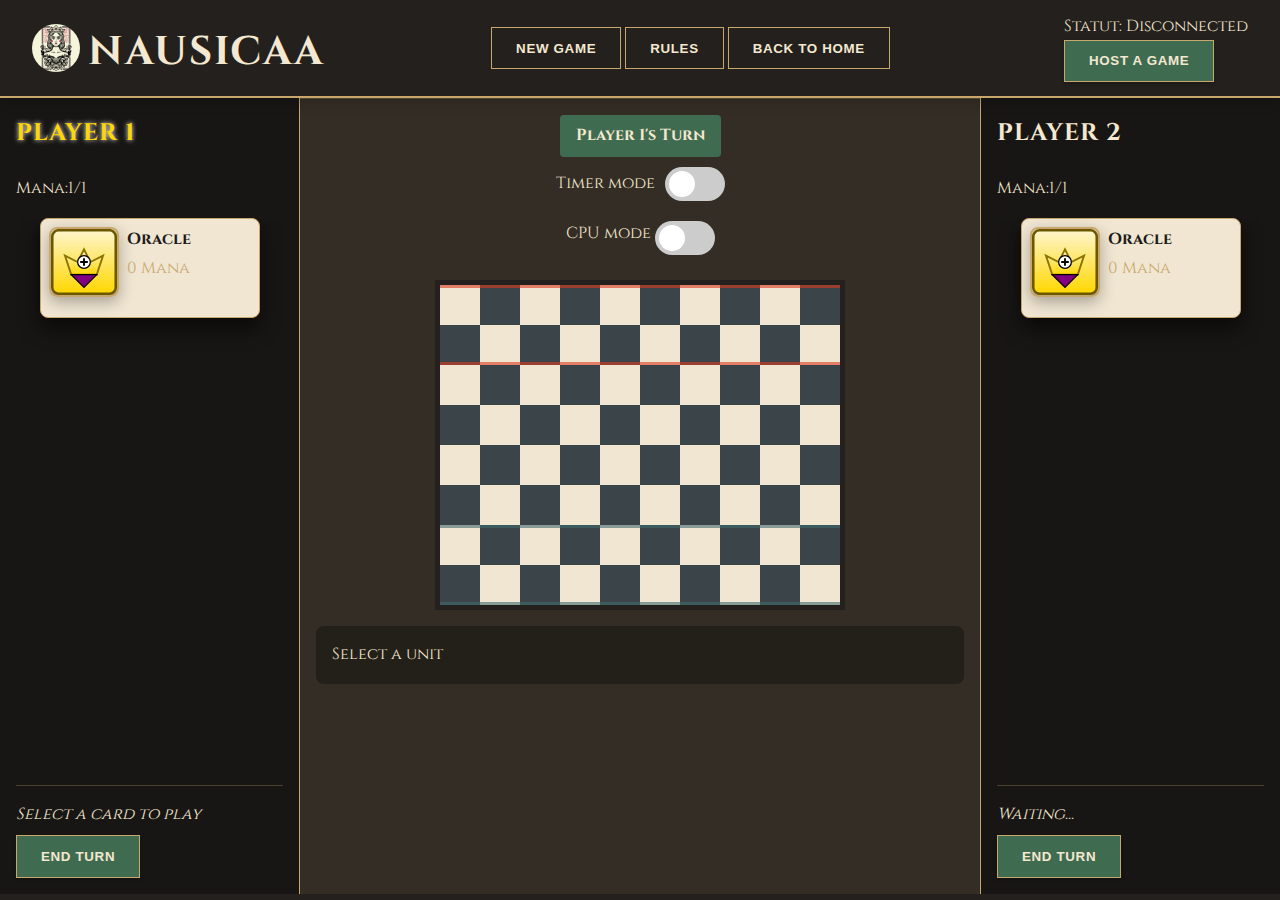
==== app.html @ 9b195cb6 "CPU Concept: Finalized CPU mode implementation" ====
<!DOCTYPE html>
<html lang="fr">
<head>
    <meta charset="UTF-8">
    <meta name="viewport" content="width=device-width, initial-scale=1.0">
    <title data-i18n="app-title">Nausicaa - Jeu de Plateau</title>
    <link rel="stylesheet" href="/css/style.css">
    <link rel="stylesheet" href="/css/game.css">
    <link rel="stylesheet" href="/css/app.css">
    <link rel="preconnect" href="https://fonts.googleapis.com">
    <link rel="preconnect" href="https://fonts.gstatic.com" crossorigin>
    <link href="https://fonts.googleapis.com/css2?family=Cinzel:wght@400;700&family=Raleway:wght@300;400;600&display=swap" rel="stylesheet">

    <link rel="icon" type="image/png" href="/assets/icon-mini.png">

    <!-- Open Graph / Facebook -->
    <meta property="og:title" content="Nausicaa - Partie en cours" data-i18n="og-app-title">
    <meta property="og:description" content="Quelqu'un vous a demandé de jouer avec lui." data-i18n="og-app-description">
    <meta property="og:url" content="https://nausicaa-game.com">
    <meta property="og:type" content="website">

    <!-- Twitter -->
    <meta name="twitter:title" content="Nausicaa - Partie en cours" data-i18n="twitter-app-title">
    <meta name="twitter:description" content="Quelqu'un vous a demandé de jouer avec lui." data-i18n="twitter-app-description">
</head>
<body class="game-page">
    <div class="overlay"></div>
    <header class="game-header retracted">
        <div style="display: flex; flex-direction: row; position: relative; top: 16px;">
            <div class="logo" style="
                background: url('./assets/icon.png'),beige;
                width: 48px;    
                height: 48px;
                background-size: contain;
                border-radius: 50%;
            ">
            </div>
            <h1 style="
                position: relative;
                left: 8px;
                top: -4px;
            ">Nausicaa</h1>
        </div>
        <button class="header-toggle-button" id="header-toggle-button">☰</button>
        <div class="game-controls">
            <button id="reset-game" class="btn secondary" data-i18n="new-game">Nouvelle partie</button>
            <button id="rules-toggle" class="btn secondary" data-i18n="rules">Règles</button>
            <button onclick='location.href="/"' class="btn secondary" data-i18n="back-home">Retour à l'accueil</button>
            <div class="language-selector" style="display:none">
                <select id="language-selector" onchange="changeLanguage(this.value)">
                    <option value="fr" selected>Français</option>
                    <option value="en">English</option>
                    <!-- Ajoutez d'autres langues au besoin -->
                </select>
            </div>
        </div>
    </header>

    <main class="game-container">
        <aside class="player-area player-one">
            <div class="player-info">
                <h3 data-i18n="player-1">Joueur 1</h3>
                <div class="mana-container">
                    <div class="mana-label" data-i18n="mana">Mana: </div>
                    <div class="mana-crystals" id="player-one-mana">1/1</div>
                </div>
            </div>
            
            <div class="hand-container">
                <h4 data-i18n="your-hand">Votre main</h4>
                <div class="hand" id="player-one-hand">
                    <!-- Cards will be dynamically added here -->
                </div>
            </div>
            
            <div class="action-panel">
                <div class="current-action" id="player-one-action" data-i18n="select-unit">Sélectionnez une unité</div>
                <button id="end-turn-one" class="btn primary" data-i18n="end-turn">Terminer le tour</button>
            </div>
        </aside>
        
        <section class="board-container">
            <div class="turn-indicator" id="turn-indicator" data-i18n="player-1-turn">Tour du Joueur 1</div>
            
            <div class="options">
                <div class="timer">
                    Timer mode
                    <label class="switch">
                        <input type="checkbox" id="timerMode">
                        <span class="slider round"></span>
                    </label>
                </div>
                <div class="cpu-mode">
                    CPU mode
                    <label class="switch">
                        <input type="checkbox" id="cpuMode">
                        <span class="slider round"></span>
                    </label>
                </div>
                <div id="timer-display" style="display: none; width:200px; text-align: center;">15</div>
            </div>
            <br>
            <div class="game-board" id="game-board">
                <!-- The 10x8 board will be generated here by JavaScript -->
            </div>
            
            <div class="unit-info" id="unit-info">
                <h4 data-i18n="unit-info">Information sur l'unité</h4>
                <div class="unit-details" data-i18n="select-unit-details">Sélectionnez une unité pour voir ses détails</div>
            </div>
        </section>
        
        <aside class="player-area player-two">
            <div class="player-info">
                <h3 data-i18n="player-2">Joueur 2</h3>
                <div class="mana-container">
                    <div class="mana-label" data-i18n="mana">Mana: </div>
                    <div class="mana-crystals" id="player-two-mana">1/1</div>
                </div>
            </div>
            
            <div class="hand-container">
                <h4 data-i18n="opponent-hand">Main adverse</h4>
                <div class="hand" id="player-two-hand">
                    <!-- Cards will be dynamically added here -->
                </div>
            </div>
            
            <div class="action-panel">
                <div class="current-action" id="player-two-action" data-i18n="waiting">En attente...</div>
                <button id="end-turn-two" class="btn primary" disabled data-i18n="end-turn">Terminer le tour</button>
            </div>
        </aside>
    </main>
    
    <div class="rules-panel" id="rules-panel">
        <div class="rules-content">
            <h2 data-i18n="quick-rules">Règles Rapides</h2>
            <button id="close-rules" class="close-btn">×</button>
            
            <div class="rules-section">
                <h3 data-i18n="objective">Objectif</h3>
                <p data-i18n="objective-desc">Éliminer l'Oracle adverse pour gagner la partie.</p>
            </div>
            
            <div class="rules-section">
                <h3 data-i18n="mana">Mana</h3>
                <p data-i18n="mana-rules-desc">Commence à 1, augmente de 1 chaque tour (max. 6). Utilisé pour invoquer des unités, attaquer et utiliser des capacités.</p>
            </div>
            
            <div class="rules-section">
                <h3 data-i18n="actions">Actions</h3>
                <ul>
                    <li data-i18n="action-summon"><strong>Invoquer:</strong> Placez des unités dans votre zone de déploiement (2 rangées).</li>
                    <li data-i18n="action-move"><strong>Déplacer:</strong> 1 case gratuitement par tour selon le mouvement de l'unité.</li>
                    <li data-i18n="action-dash"><strong>Dash:</strong> 1 mana pour un mouvement supplémentaire (pas d'attaque ce tour).</li>
                    <li data-i18n="action-attack"><strong>Attaquer:</strong> 1 mana par attaque, selon la portée de l'unité.</li>
                </ul>
            </div>
            
            <div class="rules-section">
                <h3 data-i18n="restrictions">Restrictions</h3>
                <p data-i18n="restrictions-desc">Les unités fraîchement invoquées ne peuvent ni se déplacer ni attaquer ce tour.</p>
            </div>
            
            <div class="rules-section">
                <h3 data-i18n="units">Unités</h3>
                <p data-i18n="units-rules-desc">Les unités ont chacun leurs particularités. Vous pouvez les consulter en cliquant <a style="color: rgb(0, 132, 255); text-decoration: underline;" href="https://lumiantis.com/#units-types" target="_blank">ici</a></p>
            </div>
            
        </div>
    </div>

    <div class="chat-toggle" id="chat-toggle" style="display: none;">
         💬<span class="notification-badge" id="chat-notification-badge"></span>
    </div>

    <div class="chat-container hidden" id="chat-container">
        <div id="chat-messages" class="chat-messages"></div>
        <div class="chat-input-area">
            <input type="text" id="chat-input" autocomplete="off" placeholder="Entrez votre message..." data-i18n="chat-placeholder">
            <button id="chat-send" class="btn primary" data-i18n="send">Send</button>
        </div>
    </div>

    <script src="/js/p2p-connection.js"></script>
    <script src="/js/main.js"></script>
    <script src="/js/songManager.js"></script>
    
    <script src="/js/translations.js"></script>
    <script src="/js/cpu.js"></script>
    <script src="/js/game.js"></script>
    <script src="/js/app.js"></script>
</body>
</html>
---- css/style.css ----
:root {
    --primary-color: #3f6c51;    
    --secondary-color: #2a4b38;  
    --accent-color: #c9a66b;     
    --highlight-color: #b36a5e;  
    --text-dark: #2c2417;        
    --text-light: #f5e8d0;       
    --background-light: #f0e6d2; 
    --background-dark: #23201d;  
    --border-ornate: 2px solid var(--accent-color);
}

::-webkit-scrollbar {
    width: 12px; 
}

::-webkit-scrollbar-track {
    background: var(--background-dark); 
}

::-webkit-scrollbar-thumb {
    background-color: var(--accent-color); 
    border-radius: 6px; 
    border: 3px solid var(--background-dark); 
}

::-webkit-scrollbar-thumb:hover {
    background-color: var(--primary-color); 
}

* {
    margin: 0;
    padding: 0;
    box-sizing: border-box;
}

body {
    font-family: 'Cinzel', 'Times New Roman', serif;
    color: var(--text-dark);
    background-color: var(--background-light);
    line-height: 1.6;
}

p {
    font-family: 'Raleway', sans-serif;
}

h1, h2, h3 {
    font-family: 'Cinzel', serif;
    margin-bottom: 1rem;
    letter-spacing: 0.05em;
    text-transform: uppercase;
}

h1 {
    font-size: 2.5rem;
}

h2 {
    font-size: 2rem;
    text-align: center;
    margin-bottom: 2rem;
    position: relative;
}

h2::after {
    content: "";
    display: block;
    width: 100px;
    height: 3px;
    background: var(--accent-color);
    margin: 0.8rem auto;
}

h3 {
    font-size: 1.5rem;
}

a {
    text-decoration: none;
    color: inherit;
}

header {
    background-color: var(--background-dark);
    color: var(--text-light);
    padding: 1rem 2rem;
    display: flex;
    justify-content: space-between;
    align-items: center;
    position: sticky;
    top: 0;
    z-index: 100;
    border-bottom: var(--border-ornate);
    box-shadow: 0 4px 12px rgba(0, 0, 0, 0.2);
}

.logo-container h1 {
    margin-bottom: 0;
    text-shadow: 0 2px 4px rgba(0, 0, 0, 0.3);
}

.tagline {
    font-size: 0.9rem;
    font-style: italic;
    opacity: 0.8;
}

nav ul {
    display: flex;
    list-style: none;
    gap: 1.5rem;
}

nav a {
    font-weight: 600;
    transition: color 0.3s ease;
    position: relative;
    text-transform: uppercase;
    font-size: 0.9rem;
    letter-spacing: 0.05em;
}

nav a:hover, nav a.active {
    color: var(--accent-color);
}

nav a.active::after {
    content: "";
    position: absolute;
    bottom: -5px;
    left: 50%;
    transform: translateX(-50%);
    width: 70%;
    height: 2px;
    background-color: var(--accent-color);
}

.btn {
    display: inline-block;
    padding: 0.8rem 1.5rem;
    border-radius: 0;
    font-weight: 600;
    transition: all 0.3s ease;
    cursor: pointer;
    text-transform: uppercase;
    letter-spacing: 0.05em;
    border: 1px solid transparent;
}

.btn.primary {
    background-color: var(--primary-color);
    color: var(--text-light);
    box-shadow: 0 2px 4px rgba(0, 0, 0, 0.2);
    border: 1px solid var(--accent-color);
}

.btn.secondary {
    background-color: transparent;
    color: var(--text-light);
    border: 1px solid var(--accent-color);
}

.btn.primary:hover {
    background-color: var(--secondary-color);
    transform: translateY(-2px);
    box-shadow: 0 4px 8px rgba(0, 0, 0, 0.3);
}

.btn.secondary:hover {
    background-color: rgba(201, 166, 107, 0.2);
    transform: translateY(-2px);
}

#hero {
    height: 85vh;
    background: linear-gradient(rgba(0, 0, 0, 0.6), rgba(0, 0, 0, 0.6));

    background-size: cover;
    background-position: center;
    color: var(--text-light);
    display: flex;
    align-items: center;
    padding: 0 10%;
    position: relative;
    overflow: hidden;
    box-shadow: 0 5px 15px rgba(0, 0, 0, 0.3);
}

.hero-content {
    max-width: 600px;
    z-index: 2;
}

.hero-content h2 {
    font-size: 3rem;
    margin-bottom: 1rem;
    text-align: left;
    text-shadow: 0 3px 6px rgba(0, 0, 0, 0.4);
    border-left: 4px solid var(--accent-color);
    padding-left: 1rem;
}

.hero-content h2::after {
    display: none;
}

.hero-content p {
    text-shadow: 0 2px 4px rgba(0, 0, 0, 0.3);
    font-size: 1.2rem;
}

.cta-buttons {
    display: flex;
    gap: 1rem;
    margin-top: 2rem;
}

.hero-cards {
    position: absolute;
    right: 10%;
    display: flex;
}

.card {
    width: 220px;
    height: 320px;
    background-size: cover;
    border-radius: 8px;
    box-shadow: 0 10px 20px rgba(0, 0, 0, 0.6);
    transition: transform 0.3s ease, box-shadow 0.3s ease;
    border: 3px solid var(--accent-color);
}

.hero-cards .card {
    position: absolute;
}

.hero-cards .card1 {
    background-image: url('../assets/cards/card1.jpg');
    transform: rotate(-10deg) translateX(-40px);
    z-index: 3;
}

.hero-cards .card2 {
    background-image: url('../assets/cards/card2.jpg');
    transform: rotate(5deg);
    z-index: 2;
}

.hero-cards .card3 {
    background-image: url('../assets/cards/card3.jpg');
    transform: rotate(20deg) translateX(40px);
    z-index: 1;
}

.hero-cards:hover .card1 {
    transform: rotate(-15deg) translateX(-60px) translateY(-10px);
    box-shadow: -10px 10px 20px rgba(0, 0, 0, 0.7);
}

.hero-cards:hover .card2 {
    transform: rotate(0) translateY(-15px);
    box-shadow: 0 15px 20px rgba(0, 0, 0, 0.7);
}

.hero-cards:hover .card3 {
    transform: rotate(25deg) translateX(60px) translateY(-10px);
    box-shadow: 10px 10px 20px rgba(0, 0, 0, 0.7);
}

section {
    padding: 5rem 10%;
    border-top: 1px solid rgba(201, 166, 107, 0.3);
    position: relative;
}

section:nth-child(even) {
    background-color: rgba(201, 166, 107, 0.1);
}

.presentation-container {
    display: flex;
    gap: 4rem;
    align-items: center;
}

.presentation-text, .presentation-image {
    flex: 1;
}

.presentation-image img {
    width: 100%;
    border-radius: 0;
    box-shadow: 0 5px 15px rgba(0, 0, 0, 0.3);
    border: var(--border-ornate);
}

.cards-container {
    display: grid;
    grid-template-columns: repeat(auto-fit, minmax(220px, 1fr));
    gap: 2rem;
    margin-bottom: 3rem;
}

.card-preview {
    text-align: center;
    transition: transform 0.3s ease, box-shadow 0.3s ease;
}

.card-preview:hover {
    transform: translateY(-10px);
    box-shadow: 0 10px 20px rgba(0, 0, 0, 0.2);
}

.card-image {
    height: 320px;
    margin-bottom: 1rem;
    border-radius: 8px;
    overflow: hidden;
    box-shadow: 0 5px 15px rgba(0, 0, 0, 0.3);
    border: var(--border-ornate);
}

.card-image img {
    width: 100%;
    height: 100%;
    object-fit: cover;
    transition: transform 0.3s ease;
}

.card-preview:hover .card-image img {
    transform: scale(1.05);
}

.card-preview h3 {
    color: var(--secondary-color);
}

.card-preview p {
    color: #666;
    font-size: 0.9rem;
    font-style: italic;
}

.cta-center {
    text-align: center;
    margin-top: 2rem;
}

.steps {
    display: grid;
    grid-template-columns: repeat(auto-fit, minmax(250px, 1fr));
    gap: 2rem;
}

.step {
    text-align: center;
    padding: 2rem;
    background-color: var(--background-light);
    border-radius: 0;
    box-shadow: 0 5px 15px rgba(0, 0, 0, 0.1);
    border: var(--border-ornate);
    transition: transform 0.3s ease;
}

.step:hover {
    transform: translateY(-5px);
}

.step-icon {
    width: 60px;
    height: 60px;
    background-color: var(--accent-color);
    color: var(--text-dark);
    border-radius: 50%;
    display: flex;
    justify-content: center;
    align-items: center;
    font-size: 1.5rem;
    margin: 0 auto 1.5rem;
    border: 2px solid var(--secondary-color);
    font-family: 'Cinzel', serif;
}

#newsletter {
    background: linear-gradient(rgba(0, 0, 0, 0.7), rgba(0, 0, 0, 0.7)), url('https://images.unsplash.com/photo-1519791883288-dc8bd696e667?ixlib=rb-4.0.3&auto=format&fit=crop&w=1950&q=80');
    background-size: cover;
    background-position: center;
    color: var(--text-light);
    text-align: center;
}

.newsletter-container {
    max-width: 600px;
    margin: 0 auto;
    padding: 2rem;
    background-color: rgba(35, 32, 29, 0.8);
    border: var(--border-ornate);
}

.newsletter-form {
    display: flex;
    gap: 1rem;
    margin-top: 2rem;
}

.newsletter-form input {
    flex: 1;
    padding: 0.8rem;
    border: 1px solid var(--accent-color);
    background-color: rgba(245, 232, 208, 0.9);
    border-radius: 0;
    font-family: 'Raleway', sans-serif;
    color: var(--text-dark);
}

footer {
    background-color: var(--background-dark);
    color: var(--text-light);
    padding: 4rem 10% 1rem;
    border-top: var(--border-ornate);
}

.footer-content {
    display: flex;
    flex-wrap: wrap;
    gap: 3rem;
    margin-bottom: 3rem;
}

.footer-logo {
    flex: 1;
    min-width: 200px;
}

.footer-logo h2 {
    text-align: left;
}

.footer-logo h2::after {
    margin: 0.8rem 0;
}

.footer-links {
    flex: 2;
    display: flex;
    gap: 2rem;
}

.footer-column {
    flex: 1;
}

.footer-column h3 {
    color: var(--accent-color);
    font-size: 1.2rem;
}

.footer-column ul {
    list-style: none;
}

.footer-column li {
    margin-bottom: 0.5rem;
}

.footer-column a {
    transition: color 0.3s ease;
    position: relative;
    padding-left: 0.8rem;
}

.footer-column a::before {
    content: "•";
    position: absolute;
    left: 0;
    color: var(--accent-color);
}

.footer-column a:hover {
    color: var(--accent-color);
}

.social-links {
    flex: 1;
    display: flex;
    gap: 1rem;

    flex-direction: column;
}

.social-icon {
    background-color: rgba(201, 166, 107, 0.2);
    padding: 0.5rem 1rem;
    border-radius: 0;
    transition: all 0.3s ease;
    border: 1px solid var(--accent-color);
}

.social-icon:hover {
    background-color: var(--accent-color);
    color: var(--background-dark);
    transform: translateY(-2px);
}

.copyright {
    text-align: center;
    padding-top: 1.5rem;
    border-top: 1px solid rgba(201, 166, 107, 0.3);
    font-size: 0.9rem;
}

.units-container {
    display: grid;
    grid-template-columns: repeat(auto-fit, minmax(250px, 1fr));
    gap: 2rem;
    margin: 2rem 0;
}

.unit-card {
    background-color: var(--background-light);
    padding: 1.5rem;
    border: var(--border-ornate);
    box-shadow: 0 5px 15px rgba(0, 0, 0, 0.2);
    text-align: center;
    transition: transform 0.3s ease;
}

.unit-card:hover {
    transform: translateY(-10px);
}

.unit-image {
    margin-bottom: 1.5rem;
    overflow: hidden;
}

.unit-image img {
    width: 100%;
    border: 1px solid var(--accent-color);
    transition: transform 0.5s ease;
}

.unit-card:hover .unit-image img {
    transform: scale(1.05);
}

.unit-card h3 {
    color: var(--secondary-color);
    margin-bottom: 0.5rem;
}

.unit-card p {
    font-style: italic;
    color: #666;
}

.gameplay-details {
    margin-top: 4rem;
    padding: 2rem;
    background-color: rgba(201, 166, 107, 0.1);
    border: var(--border-ornate);
}

.gameplay-details h3 {
    text-align: center;
    margin-bottom: 2rem;
}

.gameplay-container {
    display: flex;
    gap: 3rem;
    align-items: center;
}

.gameplay-image, .gameplay-text {
    flex: 1;
}

.gameplay-image img {
    width: 100%;
    border: var(--border-ornate);
    box-shadow: 0 5px 15px rgba(0, 0, 0, 0.3);
}

.unit-spawn-animation {
    animation: unitSpawn 0.5s ease-in-out;
}

/* Pour votre fichier CSS (style.css) */
.language-selector {
    margin-left: 20px;
}

.language-selector select {
    background-color: transparent;
    border: 1px solid var(--accent-color);
    color: var(--text-color);
    padding: 5px 10px;
    border-radius: 4px;
    cursor: pointer;
    font-family: 'Raleway', sans-serif;
    font-size: 0.9rem;
}

.language-selector select:focus {
    outline: none;
    border-color: var(--primary-color);
}


.language-selector select option {
    background-color: var(--background-dark);
    color: var(--text-color);
}

@keyframes unitSpawn {
    0% {
        transform: scale(2);
        opacity: 0;
    }
    100% {
        transform: scale(1);
        opacity: 1;
    }
}

@media (max-width: 992px) {
    .hero-cards {
        display: none;
    }

    .presentation-container {
        flex-direction: column;
    }

    .footer-content {
        flex-direction: column;
        gap: 2rem;
    }

    #hero {
        padding: 0 5%; 
        height: auto; 
        min-height: 60vh; 
        align-items: center;
        justify-content: center; 
    }

    .hero-content {
        max-width: 100%; 
        text-align: center; 
    }

    .hero-content h2 {
        font-size: 2rem; 
        text-align: center; 
        border-left: none; 
        padding-left: 0; 
    }

    .hero-content p {
        font-size: 1rem; 
    }

    .cta-buttons {
        justify-content: center; 
    }
}

@media (max-width: 768px) {
    header {
        flex-direction: column;
        gap: 1rem;
    }

    nav ul {
        gap: 1rem;
        flex-wrap: wrap;
        justify-content: center;
    }

    .newsletter-form {
        flex-direction: column;
    }

    .footer-links {
        flex-direction: column;
    }

    .gameplay-container {
        flex-direction: column;
    }
}
---- css/game.css ----
:root {
  --primary-color: #3F6C51;    
  --secondary-color: #3A4449;  
  --highlight-color: #B36A5E;  
  --accent-color: #C9A66B;     
  --text-dark: #1C1A19;        
}

* {
  user-select: none;
}

.health-indicator {
  position: absolute;
  bottom: -5px;
  right: -5px;
  width: 20px;
  height: 20px;
  background-color: var(--highlight-color);
  border-radius: 50%;
  display: flex;
  justify-content: center;
  align-items: center;
  font-size: 12px;
  font-weight: bold;
  color: white;
  border: 1px solid white;
}

.unit-move-animation {
  transition: transform 0.3s ease-in-out; 
  transform: translate(0, 0); 
}

.status-tag {
  display: inline-block;
  padding: 2px 6px;
  margin-right: 5px;
  margin-top: 4px;
  border-radius: 10px;
  font-size: 0.8rem;
  background-color: var(--primary-color);
  color: white;
}

.empty-hand-message {
  padding: 1rem;
  text-align: center;
  font-style: italic;
  color: rgba(255, 255, 255, 0.6);
}

.unit-info-name {
  font-weight: bold;
  font-size: 1.2rem;
  margin-bottom: 0.3rem;
}

.unit-info-health {
  color: var(--highlight-color);
  margin-bottom: 0.5rem;
}

.unit-info-desc {
  margin-bottom: 0.8rem;
  font-size: 0.9rem;
  line-height: 1.4;
}

.unit-status {
  display: flex;
  flex-wrap: wrap;
}

.game-page {
    background-color: var(--background-dark);
    color: var(--text-light);
}

.game-header {
    display: flex;
    justify-content: space-between;
    align-items: center;
    padding: 0.5rem 2rem;
    background-color: var(--background-dark);
    border-bottom: var(--border-ornate);
}

.game-container {
    display: flex;
    height: calc(100vh - 104px);
}

.player-area {
    width: 300px;
    background-color: rgba(0,0,0,0.3);
    padding: 1rem;
    display: flex;
    flex-direction: column;
    border-right: 1px solid var(--accent-color);
}

.player-area.player-two {
    border-right: none;
    border-left: 1px solid var(--accent-color);
}

.board-container {
    flex: 1;
    display: flex;
    flex-direction: column;
    align-items: center;
    padding: 1rem;
    position: relative;
}

.turn-indicator {
    padding: 0.5rem 1rem;
    background-color: var(--primary-color);
    border-radius: 4px;
    /* margin-bottom: 1rem; */
    font-weight: bold;
}

.game-board {
    display: grid;
    grid-template-columns: repeat(10, 40px);
    grid-template-rows: repeat(8, 40px);

    margin: 0 auto;
    border: 5px solid var(--background-dark);
}

.board-cell {
    width: 40px;
    height: 40px;
    background-color: var(--background-light);
    display: flex;
    justify-content: center;
    align-items: center;
    position: relative;
    cursor: pointer;
}

.board-cell.dark {
    background-color: var(--secondary-color);
}

.board-cell.player-one-spawn {
    border-top: 3px solid rgb(63 106 108 / 60%);
}

.board-cell.player-two-spawn {
    border-top: 3px solid rgb(218 58 32 / 60%);
}

.board-cell.player-one-spawn-bottom {
    border-bottom: 3px solid rgb(63 106 108 / 60%);
}

.board-cell.player-two-spawn-bottom {
    border-bottom: 3px solid rgb(218 58 32 / 60%)
}

.unit {
    width: 30px;
    height: 30px;
    pointer-events: none;
    position: absolute;
    background-size: contain;
    background-repeat: no-repeat;
    background-position: center;
    cursor: grab;
    z-index: 5;
}

.unit.player-one {
    box-shadow: 0 0 0 2px var(--highlight-color);
}

.unit.player-two {
    box-shadow: 0 0 0 2px var(--primary-color);
}

.unit.selected {
    box-shadow: 0 0 0 3px gold;
}

.cell-highlight {
    position: absolute;
    width: 100%;
    height: 100%;
    background-color: rgba(255, 215, 0, 0.3);
    z-index: 2;
}

.hand-container {
    margin-top: 1rem;
    flex-grow: 1;
    overflow-y: auto;  
    display: flex;
    justify-content: center;
}

.hand {
    display: flex;
    flex-direction: column;
    gap: 0.5rem;
}

.card {
    height: 100px;
    background-color: var(--background-light);
    color: var(--text-dark);
    border-radius: 8px;
    padding: 0.5rem;
    display: flex;
    cursor: pointer;
    transition: transform 0.2s;
    border: 1px solid var(--accent-color);
}

.card:hover {

    filter: brightness(1.1);
}

.card.selected {
    box-shadow: 0 0 0 2px gold;
}

.card-image {
    width: 70px;
    height: 70px;
    background-size: contain;
    background-repeat: no-repeat;
    background-position: center;
    margin-right: 0.5rem;
}

.card-details {
    flex: 1;
}

.card-name {
    font-weight: bold;
    margin-bottom: 0.2rem;
}

.card-cost {
    color: var(--accent-color);
    margin-bottom: 0.2rem;
}

.card-description {
    font-size: 0.8rem;
}

.mana-container {
    display: flex;
    align-items: center;
    margin-top: 0.5rem;
}

.mana-crystals {
    display: flex;
    color: var(--accent-color);
    font-weight: bold;
}

.action-panel {
    margin-top: 1rem;
    padding-top: 1rem;
    border-top: 1px solid rgba(201, 166, 107, 0.3);
}

.current-action {
    margin-bottom: 0.5rem;
    font-style: italic;
}

.unit-info {
    margin-top: 1rem;
    padding: 1rem;
    background-color: rgba(0,0,0,0.3);
    border-radius: 8px;
    width: 100%;
    max-width: 700px;
}

.rules-panel {
    position: fixed;
    top: 0;
    left: 0;
    width: 100%;
    height: 100%;
    background-color: rgba(0, 0, 0, 0.8);
    display: none;
    justify-content: center;
    align-items: center;
    z-index: 100;
}

.rules-content {
    background-color: var(--background-light);
    color: var(--text-dark);
    width: 80%;
    max-width: 800px;
    max-height: 80vh;
    overflow-y: auto;
    padding: 2rem;
    position: relative;
    border: var(--border-ornate);
}

.close-btn {
    position: absolute;
    top: 1rem;
    right: 1rem;
    font-size: 1.5rem;
    background: none;
    border: none;
    cursor: pointer;
    color: var(--text-dark);
}

.rules-section {
    margin-bottom: 1.5rem;
}

.rules-section ul {
    padding-left: 1.5rem;
}

/* Style for valid moves */
/* WIP */
.valid-move {
  background-color: color-mix(in srgb, gold 10%, var(--background-light));
}

.valid-move.dark {
  background-color: color-mix(in srgb, gold 10%, var(--secondary-color));
}

/* Style for valid attacks */
.valid-attack {
  background-color: color-mix(in srgb, rgba(255, 0, 0, 0.3) 10%, var(--background-light));
}

.valid-attack.dark {
  background-color: color-mix(in srgb, rgba(255, 0, 0, 0.3) 10%, var(--secondary-color));
}

.header-toggle-button {
  display:none
}

#unit-card-preview {
  opacity: 0;
  pointer-events: none;
  transition: opacity 0.3s ease;
}

#unit-card-preview .unit-image img {
  width: 80px;
  height: 80px;
  margin-bottom: 0.5rem;
}

#unit-card-preview h3 {
  color: var(--secondary-color);
  margin-bottom: 0.5rem;
}

#unit-card-preview .unit-stats {
  text-align: left;
  margin-bottom: 0.5rem;
}

#unit-card-preview .unit-stats p {
  margin: 0.2rem 0;
  font-size: 0.9rem;
}

#unit-card-preview .unit-desc {
  font-style: italic;
  font-size: 0.9rem;
  text-align: left;
}

@media (max-width: 767px) {
  .game-controls{
    display:none;
  }
  body {
    font-size: 14px;
  }

  .game-container {
    flex-direction: column-reverse; 
    height: auto;
  }

  .player-area {
    width: 100%;
    border-right: none;
    border-left: none;
    padding: 0.5rem;
  }

  .player-area.player-one {
    border-bottom: none; 
    border-top: 1px solid var(--accent-color);
  }

  .player-area.player-two {
    border-top: none; 
    border-bottom: 1px solid var(--accent-color); 
    border-left: none;
  }

  .board-container {
    width: 100%;
    padding: 0.5rem;
    display: flex;
    flex-direction: column-reverse;
    gap: 10px;
  }

  .game-board {
    display: grid;
    grid-template-columns: repeat(10, 1fr); 
    grid-template-rows: repeat(8, 1fr);    

    width: 100%;                           
    height: auto;                          
  }

  .board-cell {
    width: auto;      
    height: auto;     
    min-height: 40px; 
  }

  .unit {
    width: 70%;
    height: 70%;
  }

  .hand-container {
    margin-top: 0.5rem;
  }

  .hand {
    display: flex;
    flex-direction: row;
    overflow-x: auto;
    white-space: nowrap;
  }

  h1, h2, h3 {
    margin-bottom: auto;
  }

  .p2p-controls {
    text-align:center;
  }

  .action-panel, .player-info {
    display: flex;
    flex-direction: row;
    align-items: center;
    justify-content: space-between;
    gap: 25px;
  }

  .action-panel {
    display: grid;
    grid-template-columns: 50% 40%;
    align-items: center;
  }

  .end-turn-one {

  }

  .card {
    width: auto; 
    height: 75px;
    margin: 0 0.2rem;
    flex-shrink: 0;
    zoom: 0.72;
  }

  .card-image {
    width: 50px;
    height: 50px;
    margin-right: 0.2rem;
  }

  .card-name {
    font-size: 0.9rem;
  }

  .card-description {
    font-size: 0.7rem;
  }

  .mana-container {
    margin-top: 0.2rem;
  }

  .action-panel {
    margin-top: 0.5rem;
    padding-top: 0.5rem;
  }

  .unit-info {
    margin-top: 0.5rem;
    padding: 0.5rem;
  }

  .rules-content {
    width: 95%;
    padding: 1rem;
  }

  .close-btn {
    top: 0.5rem;
    right: 0.5rem;
    font-size: 1.2rem;
  }

  .game-header {
    /* height: 180px; */
    /* transition: height 0.3s ease; Add transition for smooth animation */
  }

  .game-header.retracted {
    height: 30px; /* Adjust as needed */
    overflow: hidden;
  }

  .game-header.retracted div,
  .game-header.retracted h1,
  .game-header.retracted .game-controls {
    display: none;
  }

  .header-toggle-button {
    position: absolute;
    top: 0;
    right: 0;
    padding: 0;
    background: none;
    border: none;
    font-size: 1.5em;
    cursor: pointer;
    color: var(--text-light);
    z-index: 10;
    display: block;
  }
}

/* @media (min-width: 768px) and (max-width: 991px) {
  body {
    font-size: 16px;
  }

  .game-container {
    height: auto;
  }

  .player-area {
    width: 250px;
    padding: 0.75rem;
  }

  .board-container {
    padding: 0.75rem;
  }

  .game-board {
    grid-template-columns: repeat(10, 1fr);
    grid-template-rows: repeat(8, 1fr);
  }

  .board-cell {
    width: auto;
    height: auto;
  }

  .card {
    width: 90px;
    height: 130px;
  }

  .card-image {
    width: 60px;
    height: 60px;
  }
} */
---- css/app.css ----
.overlay {
    position: fixed;
    top: 0;
    left: 0;
    width: 100%;
    height: 100%;
    background-color: rgba(20, 20, 30);
    z-index: 1000; 

}

@keyframes overlayAnimation {
    0% {
        opacity: 1;
        display: block;
    }
    100% {
        opacity: 0;
        display: none;
    }
}

.notification-badge {
    position: absolute;
    top: -1px;
    right: -1px;
    width: 8px;
    height: 8px;
    background-color: red;
    color: white;
    border-radius: 50%;
    padding: 5px 5px;
    font-size: 10px;
    display: none; 
}

.chat-toggle {
    position: fixed;
    bottom: 20px;
    right: 20px;
    background-color: rgba(255, 255, 255, 0.8);
    border: 1px solid #ccc;
    border-radius: 50%;
    width: 40px;
    height: 40px;
    display: flex;
    justify-content: center;
    align-items: center;
    cursor: pointer;
    z-index: 100; 
}

.chat-container {
    position: fixed;
    bottom: 20px;
    right: 70px;
    width: 300px;
    height: 400px;
    background-color: #f0f0f0;
    border: 1px solid #ccc;
    margin: 10px;
    display: flex;
    flex-direction: column;
    z-index: 100;
}

.chat-messages {
    flex-grow: 1;
    padding: 10px;
    overflow-y: scroll;
    display: flex;
    flex-direction: column-reverse;
}

.chat-input-area {
    display: flex;
    padding: 10px;
}

.chat-input-area input {
    flex-grow: 1;
    padding: 5px;
}

.chat-container.hidden {
    display: none;
}

@media (max-width: 768px) {
    .chat-container {
        width: 90%; 

        height: 85vh; 
        left: 5%; 
        margin: 0; 
    }

    .chat-toggle {
        top: auto;
        bottom: 20px;
    }
}

.player-info h3.current-turn {
    color: #ffd700; /* Gold color for the current player */
    text-shadow: 0 0 5px #fff; /* Add a glow effect */
}

/* Timer Styling */
.options {
    display: flex;
    flex-direction: column;
    align-items: center;
    margin-top: 10px;
}

.timer {
    display: flex;
    align-items: center;
    margin-bottom: 10px;
}

/* Switch Styling */
.switch {
    position: relative;
    display: inline-block;
    width: 60px;
    height: 34px;
}

.switch input {
    opacity: 0;
    width: 0;
    height: 0;
}

.slider {
    position: absolute;
    cursor: pointer;
    top: 0;
    left: 0;
    right: 0;
    bottom: 0;
    background-color: #ccc;
    transition: .4s;
}

.slider:before {
    position: absolute;
    content: "";
    height: 26px;
    width: 26px;
    left: 4px;
    bottom: 4px;
    background-color: white;
    transition: .4s;
}

input:checked + .slider {
    background-color: #2196F3;
}

input:focus + .slider {
    box-shadow: 0 0 1px #2196F3;
}

input:checked + .slider:before {
    transform: translateX(26px);
}

/* Rounded sliders */
.slider.round {
    border-radius: 34px;
}

.slider.round:before {
    border-radius: 50%;
}

/* Timer Display */
#timer-display {
    font-size: 1.2em;
    font-weight: bold;
    color: var(--primary-text-color);
}

.options {
    display: flex;
    flex-direction: column;
    gap: 10px;
    /* margin-bottom: 20px; */
}

.options .timer {
    display: flex;
    align-items: center;
    gap: 10px;
}

#timer-display {
    font-size: 1.2em;
    font-weight: bold;
}
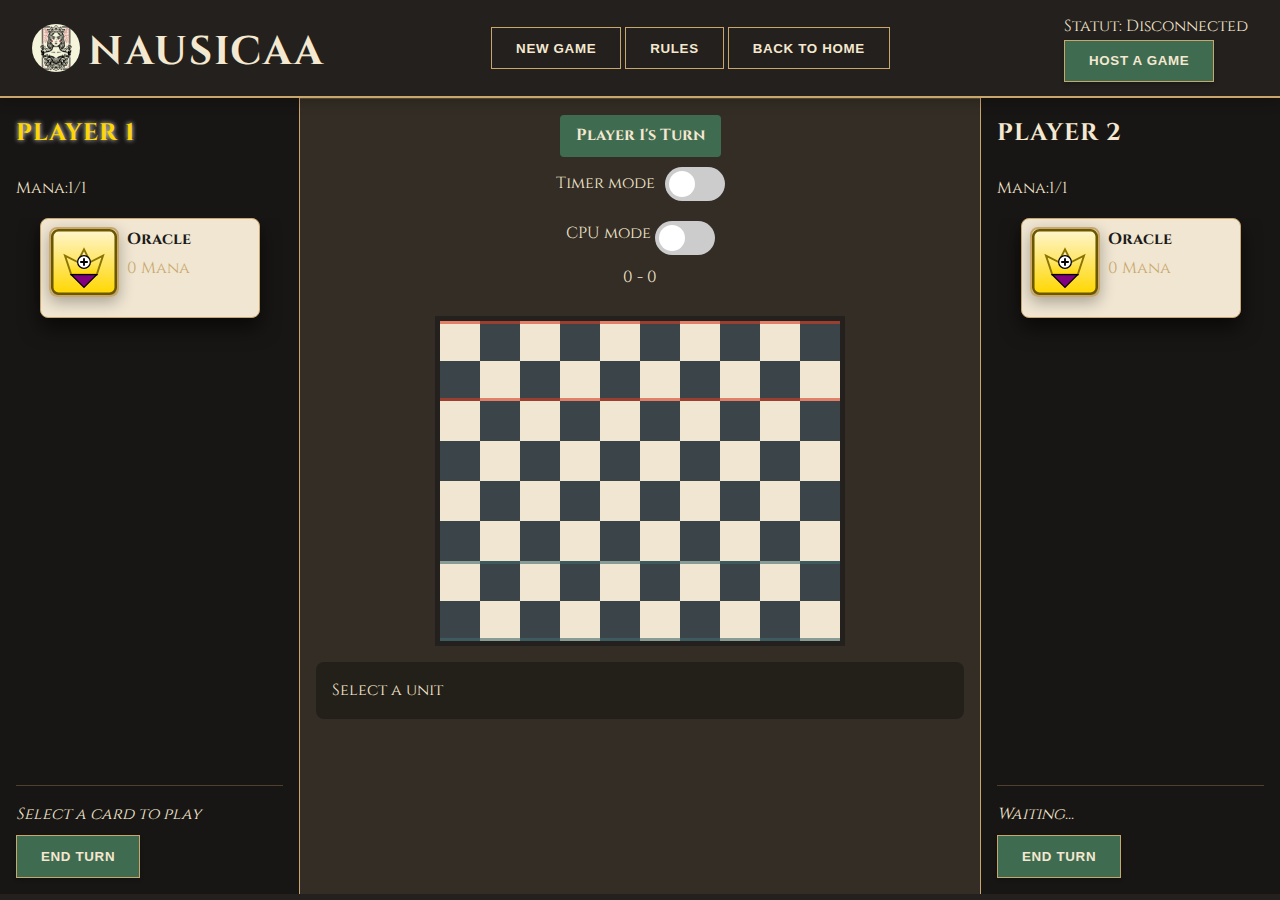
==== commit 24adc63c: "Added drag and drop (not working), glowing effects, and scores" ====
--- a/app.html
+++ b/app.html
@@ -98,6 +98,7 @@
                     </label>
                 </div>
                 <div id="timer-display" style="display: none; width:200px; text-align: center;">15</div>
+                <div id="score-display" style="width:200px; text-align: center;">0 - 0</div>
             </div>
             <br>
             <div class="game-board" id="game-board">
--- a/css/game.css
+++ b/css/game.css
@@ -172,6 +172,11 @@
     background-position: center;
     cursor: grab;
     z-index: 5;
+    transition: transform 0.2s ease;
+}
+
+.unit.dragging {
+    opacity: 0.6;
 }
 
 .unit.player-one {
@@ -192,6 +197,28 @@
     height: 100%;
     background-color: rgba(255, 215, 0, 0.3);
     z-index: 2;
+    cursor: pointer;
+    animation: pulse 2s infinite;
+}
+
+@keyframes pulse {
+    0% { opacity: 0.4; }
+    50% { opacity: 0.8; }
+    100% { opacity: 0.4; }
+}
+
+.board-cell.drop-target {
+    background-color: rgba(74, 207, 89, 0.4) !important;
+}
+
+.board-cell.drop-target.dark {
+    background-color: rgba(74, 207, 89, 0.6) !important;
+}
+
+#drag-image {
+    pointer-events: none;
+    z-index: 1000;
+    transform: scale(1.1);
 }
 
 .hand-container {
@@ -560,43 +587,4 @@
     z-index: 10;
     display: block;
   }
-}
-
-/* @media (min-width: 768px) and (max-width: 991px) {
-  body {
-    font-size: 16px;
-  }
-
-  .game-container {
-    height: auto;
-  }
-
-  .player-area {
-    width: 250px;
-    padding: 0.75rem;
-  }
-
-  .board-container {
-    padding: 0.75rem;
-  }
-
-  .game-board {
-    grid-template-columns: repeat(10, 1fr);
-    grid-template-rows: repeat(8, 1fr);
-  }
-
-  .board-cell {
-    width: auto;
-    height: auto;
-  }
-
-  .card {
-    width: 90px;
-    height: 130px;
-  }
-
-  .card-image {
-    width: 60px;
-    height: 60px;
-  }
-} */+}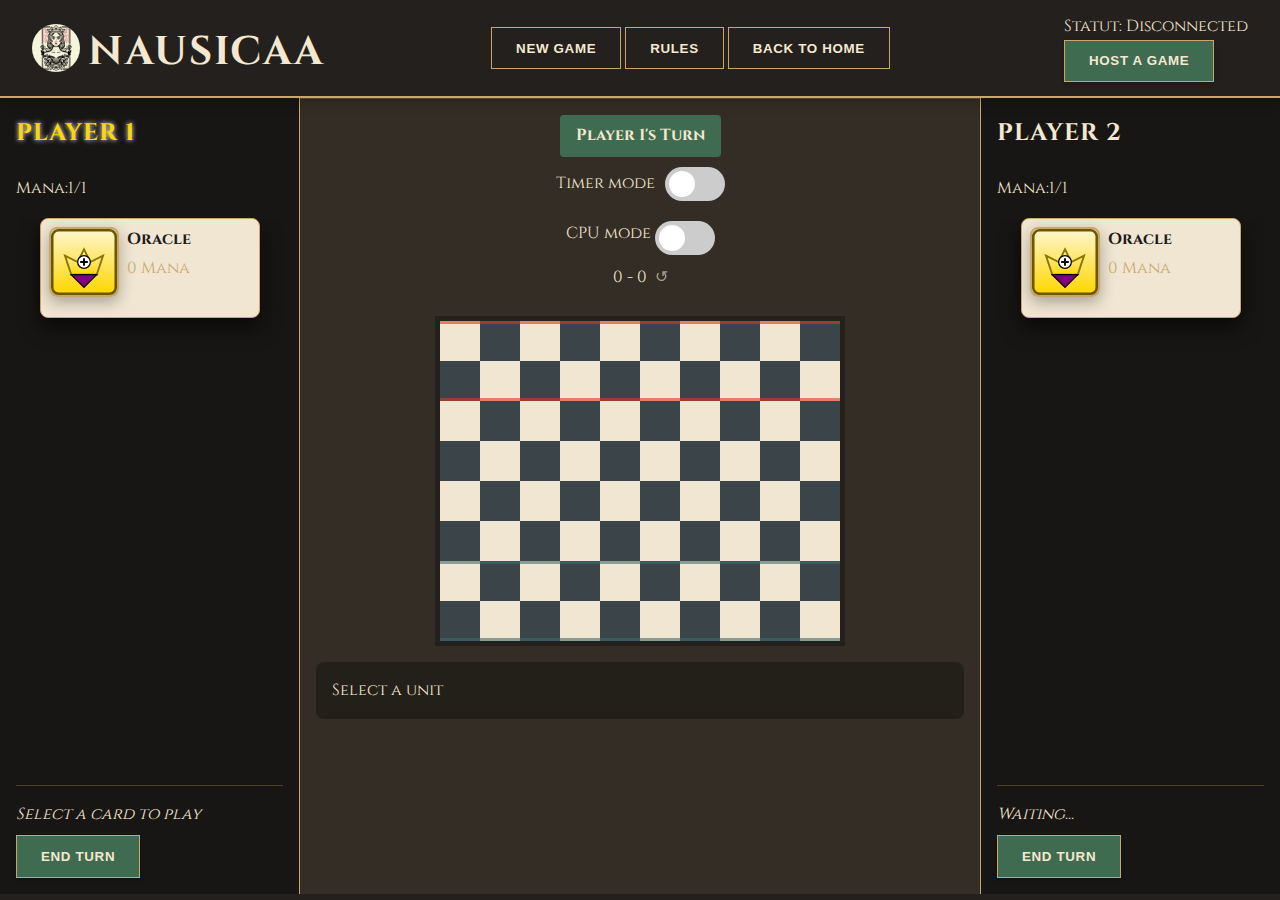
==== commit ecf2cbef: "added a reset score button" ====
--- a/app.html
+++ b/app.html
@@ -98,7 +98,10 @@
                     </label>
                 </div>
                 <div id="timer-display" style="display: none; width:200px; text-align: center;">15</div>
-                <div id="score-display" style="width:200px; text-align: center;">0 - 0</div>
+                <div style="display: flex; flex-direction: row;">
+                    <span id="score-display" style="text-align: center;">0 - 0</span>
+                    <span onclick="game.resetScore()" style="cursor: pointer; margin-left: 8px; opacity: 0.6;">↺</span>
+                </div>
             </div>
             <br>
             <div class="game-board" id="game-board">
--- a/css/game.css
+++ b/css/game.css
@@ -165,7 +165,7 @@
 .unit {
     width: 30px;
     height: 30px;
-    pointer-events: none;
+    /* pointer-events: none; */
     position: absolute;
     background-size: contain;
     background-repeat: no-repeat;
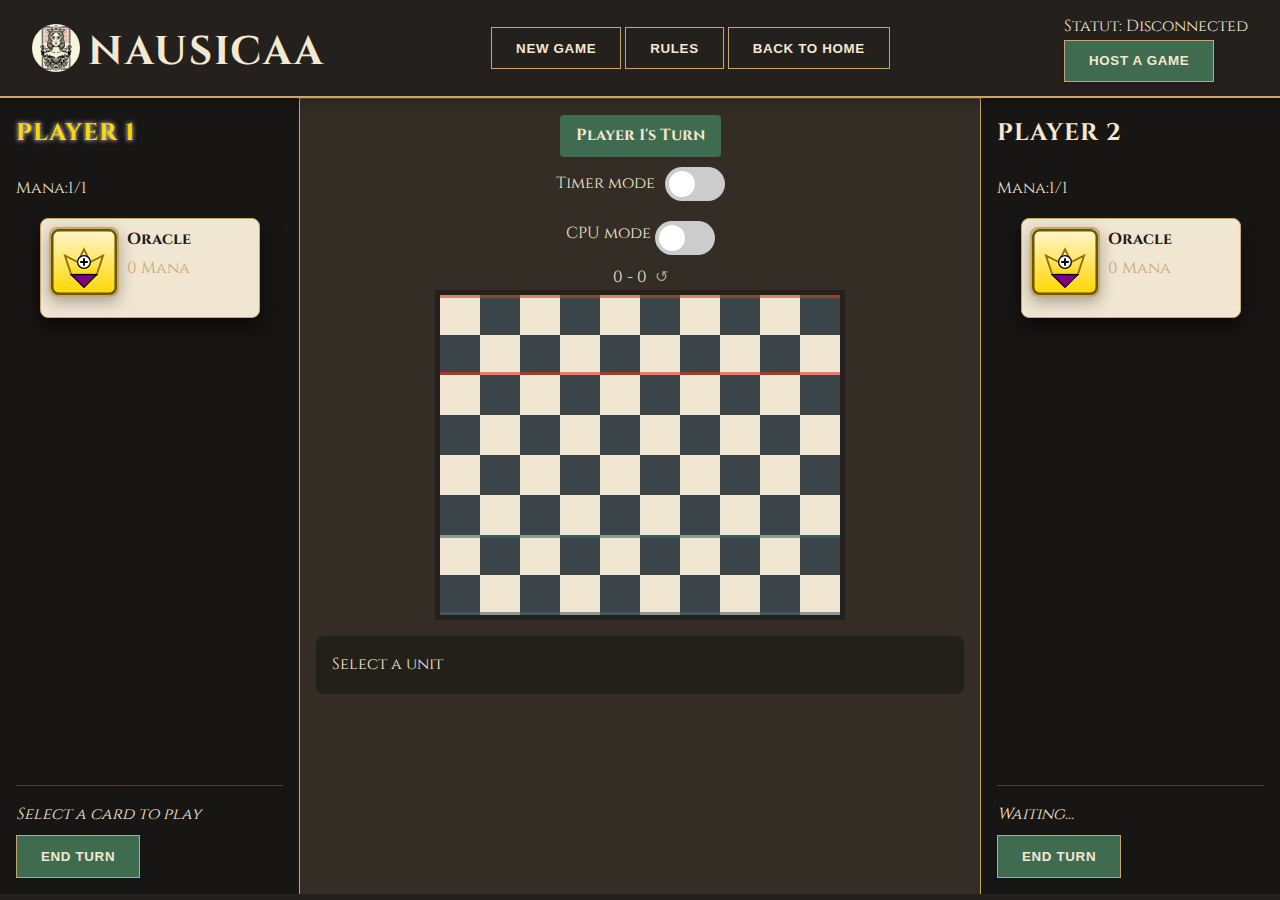
==== commit da1e56eb: "Fixed graphical bug" ====
--- a/app.html
+++ b/app.html
@@ -11,8 +11,6 @@
     <link rel="preconnect" href="https://fonts.gstatic.com" crossorigin>
     <link href="https://fonts.googleapis.com/css2?family=Cinzel:wght@400;700&family=Raleway:wght@300;400;600&display=swap" rel="stylesheet">
 
-    <link rel="icon" type="image/png" href="/assets/icon-mini.png">
-
     <!-- Open Graph / Facebook -->
     <meta property="og:title" content="Nausicaa - Partie en cours" data-i18n="og-app-title">
     <meta property="og:description" content="Quelqu'un vous a demandé de jouer avec lui." data-i18n="og-app-description">
@@ -22,6 +20,13 @@
     <!-- Twitter -->
     <meta name="twitter:title" content="Nausicaa - Partie en cours" data-i18n="twitter-app-title">
     <meta name="twitter:description" content="Quelqu'un vous a demandé de jouer avec lui." data-i18n="twitter-app-description">
+
+ 
+    <link rel="icon" type="image/png" href="/assets/icon-white.png" sizes="96x96" />
+    <link rel="icon" type="image/svg+xml" href="/assets/favicon/favicon.svg" />
+    <link rel="shortcut icon" href="/assets/favicon/favicon.ico" />
+    <link rel="apple-touch-icon" sizes="180x180" href="/assets/favicon/apple-touch-icon.png" />
+    <link rel="manifest" href="/assets/favicon/site.webmanifest" />
 </head>
 <body class="game-page">
     <div class="overlay"></div>
@@ -103,7 +108,6 @@
                     <span onclick="game.resetScore()" style="cursor: pointer; margin-left: 8px; opacity: 0.6;">↺</span>
                 </div>
             </div>
-            <br>
             <div class="game-board" id="game-board">
                 <!-- The 10x8 board will be generated here by JavaScript -->
             </div>
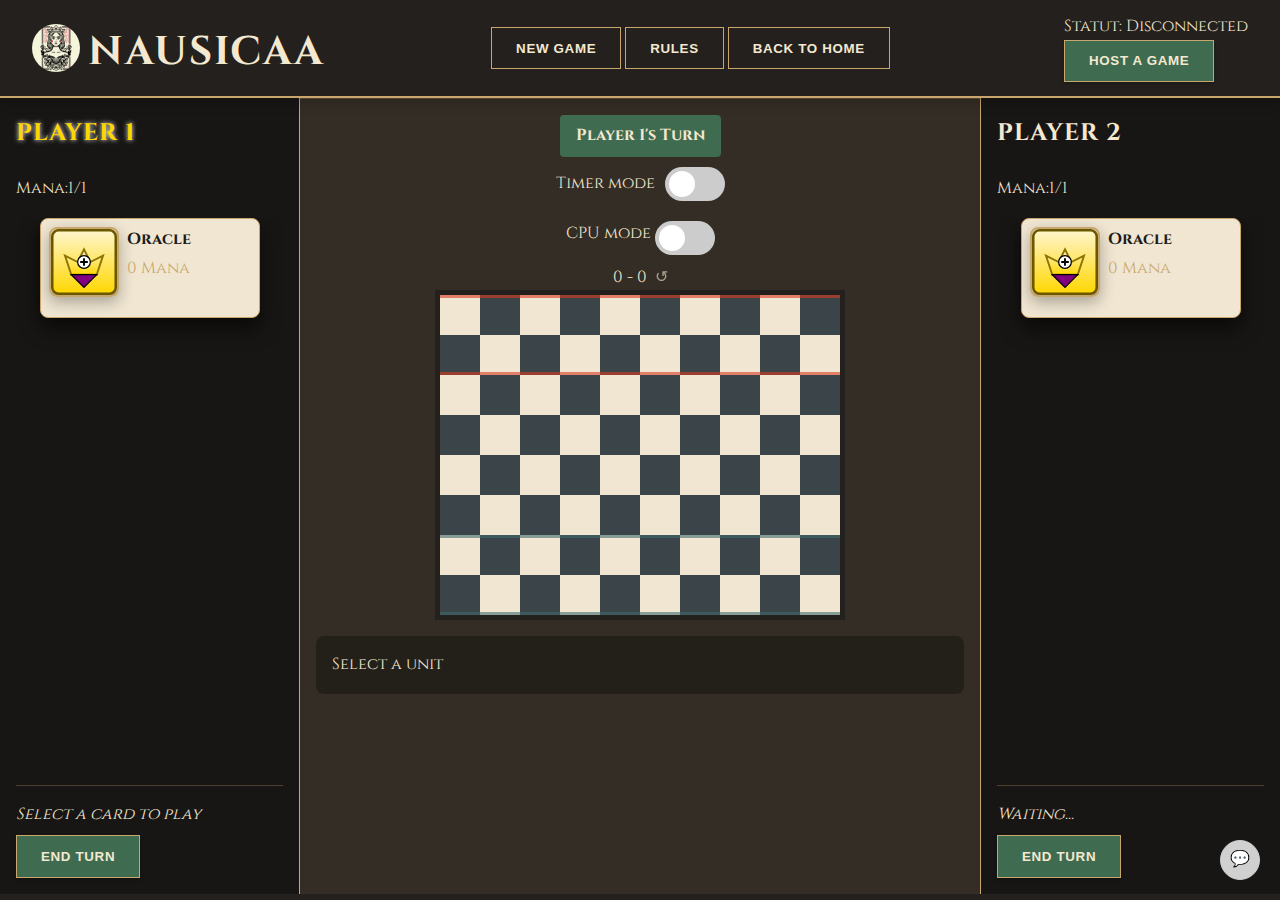
==== commit a36820ca: "Added swear filter for chat" ====
--- a/app.html
+++ b/app.html
@@ -179,7 +179,7 @@
         </div>
     </div>
 
-    <div class="chat-toggle" id="chat-toggle" style="display: none;">
+    <div class="chat-toggle" id="chat-toggle" style="display:flex;">
          💬<span class="notification-badge" id="chat-notification-badge"></span>
     </div>
 
@@ -190,6 +190,9 @@
             <button id="chat-send" class="btn primary" data-i18n="send">Send</button>
         </div>
     </div>
+
+    <script src="/js/jquery-3.7.1.js"></script>
+    <script src="/js/jquery.profanityfilter.js"></script>
 
     <script src="/js/p2p-connection.js"></script>
     <script src="/js/main.js"></script>
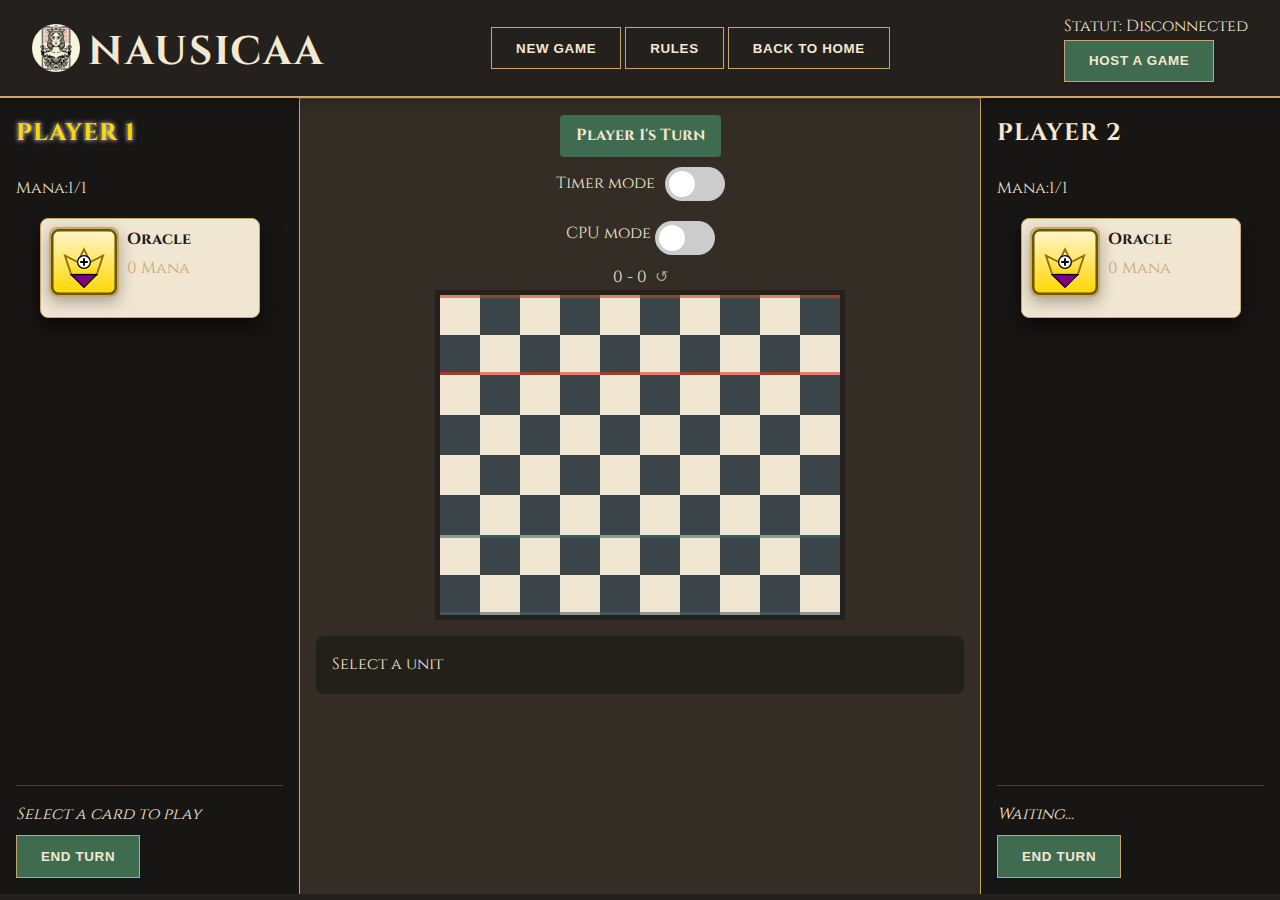
==== commit b9e23ec2: "fixed chat display" ====
--- a/app.html
+++ b/app.html
@@ -179,7 +179,7 @@
         </div>
     </div>
 
-    <div class="chat-toggle" id="chat-toggle" style="display:flex;">
+    <div class="chat-toggle" id="chat-toggle" style="display:none;">
          💬<span class="notification-badge" id="chat-notification-badge"></span>
     </div>
 
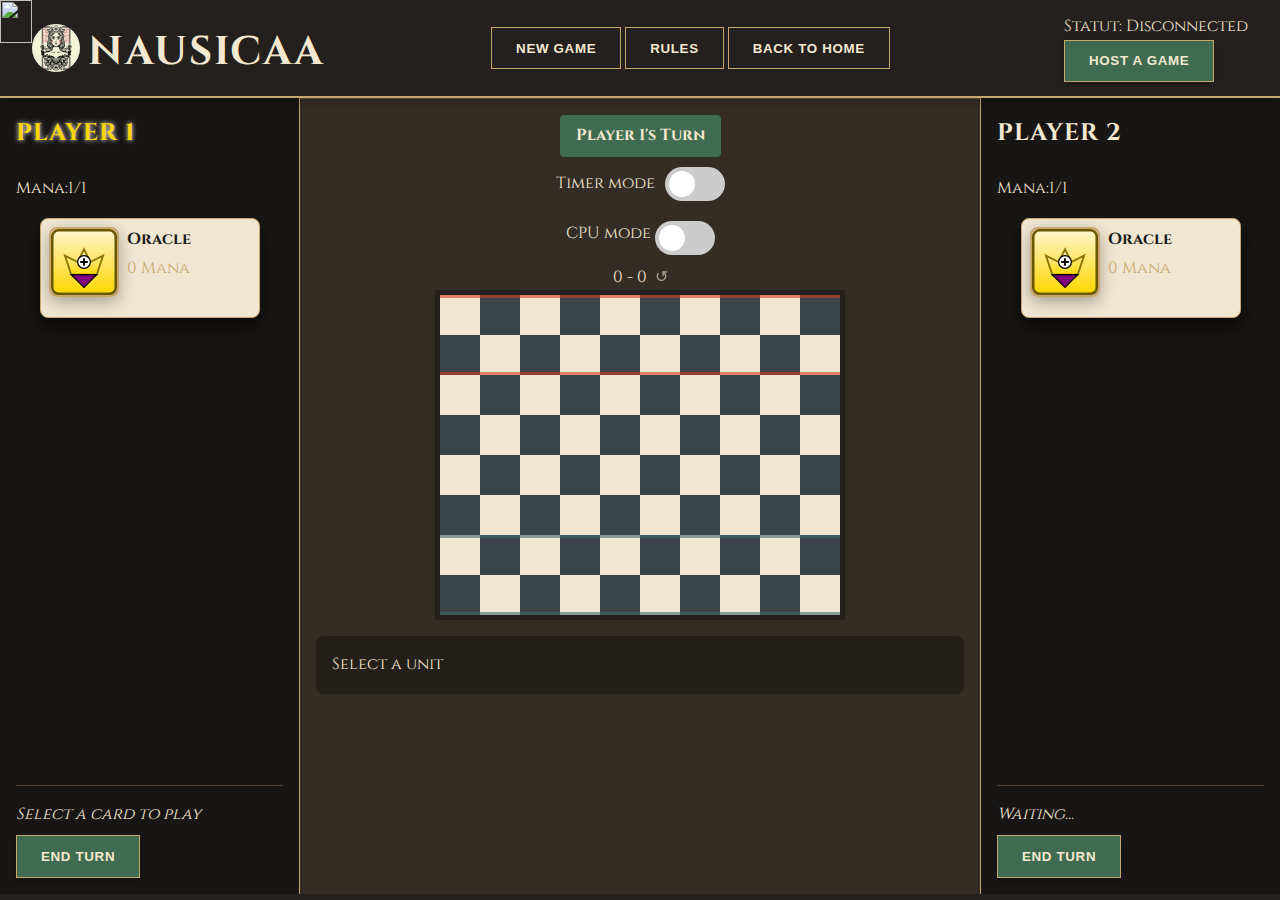
==== commit e51ca0be: "custom cursors" ====
--- a/app.html
+++ b/app.html
@@ -90,14 +90,14 @@
             <div class="options">
                 <div class="timer">
                     Timer mode
-                    <label class="switch">
+                    <label class="switch" data-cursor="pointer">
                         <input type="checkbox" id="timerMode">
                         <span class="slider round"></span>
                     </label>
                 </div>
                 <div class="cpu-mode">
                     CPU mode
-                    <label class="switch">
+                    <label class="switch" data-cursor="pointer">
                         <input type="checkbox" id="cpuMode">
                         <span class="slider round"></span>
                     </label>
--- a/css/game.css
+++ b/css/game.css
@@ -8,6 +8,23 @@
 
 * {
   user-select: none;
+}
+
+body {
+  overflow: hidden;
+}
+
+.custom-cursor {
+  position: fixed;
+  top: 0;
+  left: 0;
+  width: 32px;
+  height: 42.8px;
+  /* transform: translate(50%, 50%); */
+  /* background-color: red; */
+  /* border-radius: 50%; */
+  pointer-events: none;
+  z-index: 1000;
 }
 
 .health-indicator {
@@ -73,8 +90,8 @@
 }
 
 .game-page {
-    background-color: var(--background-dark);
-    color: var(--text-light);
+  background-color: var(--background-dark);
+  color: var(--text-light);
 }
 
 .game-header {
@@ -89,6 +106,7 @@
 .game-container {
     display: flex;
     height: calc(100vh - 104px);
+    /* cursor: url("/assets/cursors/default.cur"), auto; */
 }
 
 .player-area {
@@ -139,7 +157,7 @@
     justify-content: center;
     align-items: center;
     position: relative;
-    cursor: pointer;
+    /* cursor: pointer; */
 }
 
 .board-cell.dark {
@@ -170,7 +188,7 @@
     background-size: contain;
     background-repeat: no-repeat;
     background-position: center;
-    cursor: grab;
+    /* cursor: grab; */
     z-index: 5;
     transition: transform 0.2s ease;
 }
@@ -197,7 +215,7 @@
     height: 100%;
     background-color: rgba(255, 215, 0, 0.3);
     z-index: 2;
-    cursor: pointer;
+    /* cursor: pointer; */
     animation: pulse 2s infinite;
 }
 
@@ -242,7 +260,7 @@
     border-radius: 8px;
     padding: 0.5rem;
     display: flex;
-    cursor: pointer;
+    /* cursor: pointer; */
     transition: transform 0.2s;
     border: 1px solid var(--accent-color);
 }
@@ -347,7 +365,7 @@
     font-size: 1.5rem;
     background: none;
     border: none;
-    cursor: pointer;
+    /* cursor: pointer; */
     color: var(--text-dark);
 }
 
@@ -582,7 +600,7 @@
     background: none;
     border: none;
     font-size: 1.5em;
-    cursor: pointer;
+    /* cursor: pointer; */
     color: var(--text-light);
     z-index: 10;
     display: block;
--- a/css/app.css
+++ b/css/app.css
@@ -46,7 +46,7 @@
     display: flex;
     justify-content: center;
     align-items: center;
-    cursor: pointer;
+    cursor: none;
     z-index: 100; 
 }
 
@@ -126,6 +126,7 @@
     display: inline-block;
     width: 60px;
     height: 34px;
+    cursor: none;
 }
 
 .switch input {
@@ -136,7 +137,7 @@
 
 .slider {
     position: absolute;
-    cursor: pointer;
+    cursor: none;
     top: 0;
     left: 0;
     right: 0;
